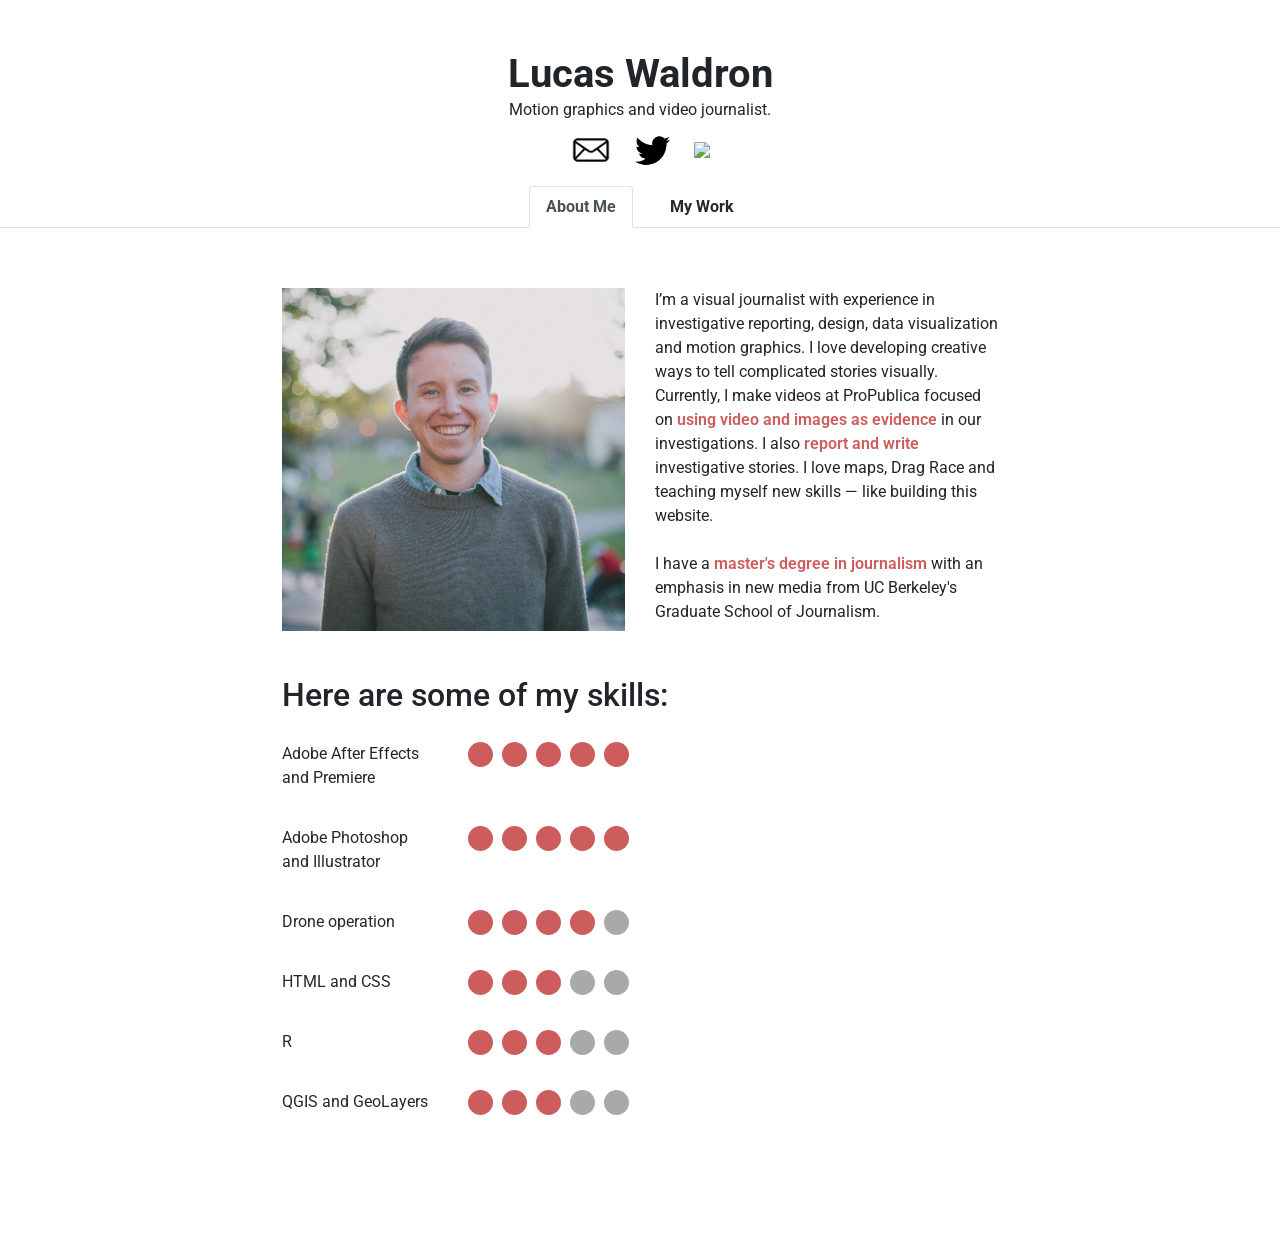
==== index.html @ 90cbad66 "Og image" ====
<!DOCTYPE html>
<html lang="en">
  <head>
    <!-- Required meta tags -->
    <meta charset="utf-8">
    <meta name="viewport" content="width=device-width, initial-scale=1, shrink-to-fit=no">
    <meta property="og:image" content="http://lucaswaldron.com/assets/headshot.png">

    <!-- Bootstrap CSS -->
      
    <link href="https://fonts.googleapis.com/css?family=Open+Sans:400,600,700,800" rel="stylesheet">
      <link href="https://fonts.googleapis.com/css?family=Roboto:300,400,500,700,900" rel="stylesheet">
      

    <link rel="stylesheet" href="https://maxcdn.bootstrapcdn.com/bootstrap/4.0.0/css/bootstrap.min.css" integrity="sha384-Gn5384xqQ1aoWXA+058RXPxPg6fy4IWvTNh0E263XmFcJlSAwiGgFAW/dAiS6JXm" crossorigin="anonymous">

    <title>Hi, I'm Lucas</title>
      
      
  </head>
    
    <style>
        
        @media (min-width: 200px) and (max-width: 767.98px) {
            .test { 
            padding-top: 20px}}
        
        body{
            background-color: white;
            font-family: "Roboto", sans-serif;
        }
        
        header{
            padding-top: 50px;
            padding-bottom: 50px;
        }
        
        .container-full{
            max-width: 1000px;
            padding: 50px;
        }
        .icon{
            
            margin-left: 10px;
            margin-right: 10px;
            
        }
    
        h1{
            font-weight: 700;
        }
    
        .text-subhead{
            font-size: 1em;
            line-height: 50%;
        }
    
    
        .nav{
            padding-top: 1em;
        }
        
        .nav > .nav-item > a{
            color: #272727;
            font-weight: 700;
            margin-left: 10px;
            margin-right: 10px;
        }
        
         .row{
            padding: 10px;
        }
        
        .body-link{
            color: indianred;
            font-weight: 600;
        }
        
        .heading-text{
            padding-top: 1em;
        }
        
        .dot-filled {
            height: 25px;
            width: 25px;
            background-color: indianred;
            border-radius: 50%;
            display: inline-block;
            margin-right: 5px
            }
        
        .dot-unfilled{
        
            height: 25px;
            width: 25px;
            background-color: darkgrey;
            border-radius: 50%;
            display: inline-block;
            margin-right: 5px
        }
    
        .skill{
            color: #272727;
            font-weight: 400;
            font-size: 1em;
        }
        
        .bottom{
            padding-bottom: 100px;
        }
     
    
    </style>
  
    
    
    
    
    <body>
      
        <header class="text-center">
            <h1>Lucas Waldron</h1>
             <p class="text-subhead">Motion graphics and video journalist.</p>
            <div class="container col-md-6 md-offset-3 text-center">
                    <a href="mailto:lucashwaldron@gmail.com"><img src="assets/email-icon.png" width="auto" height="40px" class="icon"></a>
                    <a href="https://twitter.com/lhwaldron" target="_blank"><img src="assets/twitter.png" width="auto" height="35px" class="icon"></a>
                    <a href="https://www.linkedin.com/in/lhwaldron/" target="_blank"><img src="assets/linkedin.png" width="auto" height="35px" class="icon"></a>

            </div>


            <ul class="nav nav-tabs justify-content-center">
                <li class="nav-item"><a class= "nav-link active" href="index.html">About Me</a></li>
                <li class="nav-item"><a class= "nav-link" href="my-work.html">My Work</a></li>
            </ul>
    </header>
    
    

    <div class="container center-block"> 
        
         <div class="row">
             
             <div class="col-xs-10 offset-xs-1 col-md-4 offset-md-2">
                        <div>
                            <img src="assets/headshot.png" class="img-fluid" alt="Responsive image">
                        </div>
                </div>
             
                
                    <div class="col-xs-10 offset-xs-1 col-md-5 col-lg-4">
                        <p align="left" class="test">I’m a visual journalist with experience in investigative reporting, design, data visualization and motion graphics. I love developing creative ways to tell complicated stories visually. Currently, I make videos at ProPublica focused on <a href= "https://www.youtube.com/playlist?list=PL8_lN8JGpWGwY-kGck6d-SdK3cQ2fwPnx" target="_blank" class="body-link">using video and images as evidence</a> in our investigations. I also <a href="https://www.propublica.org/article/deadnamed-transgender-black-women-murders-jacksonville-police-investigation" target="_blank" class="body-link">report and write</a> investigative stories. I love maps, Drag Race and teaching myself new skills — like building this website. <br><br>
                        I have a <a href="https://www.youtube.com/watch?v=rzqq3Z9tlo4" target="_blank" class="body-link">master's degree in journalism</a> with an emphasis in new media from UC Berkeley's Graduate School of Journalism.</p>
                    </div>
        
        </div>
    </div>
        
    <div class="container center-block heading-text"> 
        
         <div class="row">
                
                <div class="col-md-10 offset-md-2">
                        <h2 class="text-left">Here are some of my skills:</h2>
                 </div>
        
        </div>
    </div>
        
    <div class="container center-block">
        <div class="row">
            
            
            <div class ="col-xs-6 offset-xs-4 col-md-3 offset-md-2 col-lg-2">
                <p class="skill" align="left"> Adobe After Effects and Premiere</p>
              
            </div>
            
            
            <div align="left" class ="col-xs-10 offset-xs-1 col-md-4">
                <span class="dot-filled"></span>
                <span class="dot-filled"></span>
                <span class="dot-filled"></span>
                <span class="dot-filled"></span>
                <span class="dot-filled"></span>
            </div>
        

        </div>
       
    </div>
        
            
    <div class="container center-block">
        <div class="row">
            
            
            <div class ="col-xs-6 offset-xs-4 col-md-3 offset-md-2 col-lg-2">
                <p class="skill" align="left"> Adobe Photoshop and Illustrator</p>
              
            </div>
            
            
            <div align="left" class ="col-xs-10 offset-xs-1 col-md-4">
                <span class="dot-filled"></span>
                <span class="dot-filled"></span>
                <span class="dot-filled"></span>
                <span class="dot-filled"></span>
                <span class="dot-filled"></span>
            </div>
   
        </div>
        
    </div>
        
    <div class="container center-block">
        <div class="row">
            
            
            <div class ="col-xs-6 offset-xs-4 col-md-3 offset-md-2 col-lg-2">
                <p class="skill" align="left">Drone operation</p>
              
            </div>
            
            
            <div align="left" class ="col-xs-10 offset-xs-1 col-md-4">
                <span class="dot-filled"></span>
                <span class="dot-filled"></span>
                <span class="dot-filled"></span>
                <span class="dot-filled"></span>
                <span class="dot-unfilled"></span>
            </div>
   
        </div>
        
    </div>
    
        <div class="container center-block">
            <div class="row">


                <div class ="col-xs-6 offset-xs-4 col-md-3 offset-md-2 col-lg-2">
                    <p class="skill" align="left">HTML and CSS</p>

                </div>


                <div align="left" class ="col-xs-10 offset-xs-1 col-md-4">
                    <span class="dot-filled"></span>
                    <span class="dot-filled"></span>
                    <span class="dot-filled"></span>
                    <span class="dot-unfilled"></span>
                    <span class="dot-unfilled"></span>
                </div>

            </div>

        </div>   
        
        
    <div class="container center-block">
        <div class="row">
            
            
            <div class ="col-xs-6 offset-xs-4 col-md-3 offset-md-2 col-lg-2">
                <p class="skill" align="left">R</p>
              
            </div>
            
            
            <div align="left" class ="col-xs-10 offset-xs-1 col-md-4">
                <span class="dot-filled"></span>
                <span class="dot-filled"></span>
                <span class="dot-filled"></span>
                <span class="dot-unfilled"></span>
                <span class="dot-unfilled"></span>
            </div>
   
        </div>
        
    </div>
        
    <div class="container center-block bottom">
        <div class="row">
            
            
            <div class ="col-xs-6 offset-xs-4 col-md-3 offset-md-2 col-lg-2">
                <p class="skill" align="left">QGIS and GeoLayers</p>
              
            </div>
            
            
            <div align="left" class ="col-xs-10 offset-xs-1 col-md-4">
                <span class="dot-filled"></span>
                <span class="dot-filled"></span>
                <span class="dot-filled"></span>
                <span class="dot-unfilled"></span>
                <span class="dot-unfilled"></span>
            </div>
   
        </div>
        
    </div>

    
   
        
        
        
            <!---<div class="embed-responsive embed-responsive-16by9">
                <iframe class="embed-responsive-item" src="..."></iframe>
            </div> --!>
    </div>

    <!-- Optional JavaScript -->
    <!-- jQuery first, then Popper.js, then Bootstrap JS -->
    <script src="https://code.jquery.com/jquery-3.2.1.slim.min.js" integrity="sha384-KJ3o2DKtIkvYIK3UENzmM7KCkRr/rE9/Qpg6aAZGJwFDMVNA/GpGFF93hXpG5KkN" crossorigin="anonymous"></script>
    <script src="https://cdnjs.cloudflare.com/ajax/libs/popper.js/1.12.9/umd/popper.min.js" integrity="sha384-ApNbgh9B+Y1QKtv3Rn7W3mgPxhU9K/ScQsAP7hUibX39j7fakFPskvXusvfa0b4Q" crossorigin="anonymous"></script>
    <script src="https://maxcdn.bootstrapcdn.com/bootstrap/4.0.0/js/bootstrap.min.js" integrity="sha384-JZR6Spejh4U02d8jOt6vLEHfe/JQGiRRSQQxSfFWpi1MquVdAyjUar5+76PVCmYl" crossorigin="anonymous"></script>
  </body>
</html>
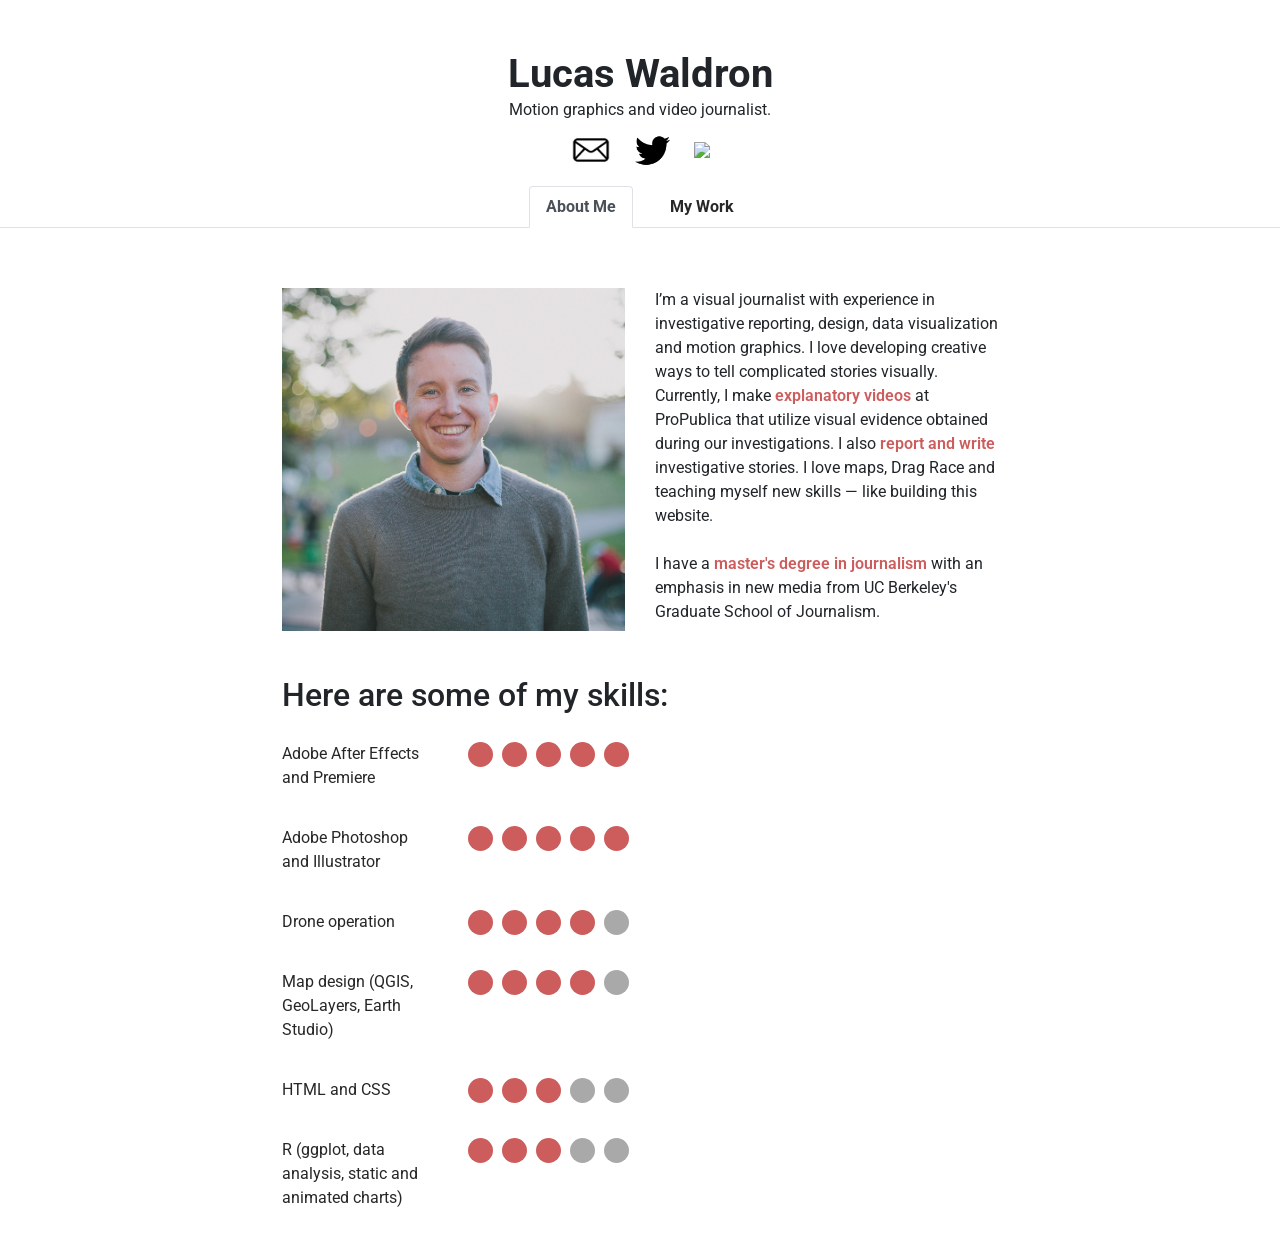
==== commit 89d70a11: "Updates" ====
--- a/index.html
+++ b/index.html
@@ -5,6 +5,7 @@
     <meta charset="utf-8">
     <meta name="viewport" content="width=device-width, initial-scale=1, shrink-to-fit=no">
     <meta property="og:image" content="http://lucaswaldron.com/assets/headshot.png">
+    <meta property="og:description" content="I’m a visual journalist with experience in investigative reporting, design, data visualization and motion graphics. I love developing creative ways to tell complicated stories visually.">
 
     <!-- Bootstrap CSS -->
       
@@ -149,7 +150,7 @@
              
                 
                     <div class="col-xs-10 offset-xs-1 col-md-5 col-lg-4">
-                        <p align="left" class="test">I’m a visual journalist with experience in investigative reporting, design, data visualization and motion graphics. I love developing creative ways to tell complicated stories visually. Currently, I make videos at ProPublica focused on <a href= "https://www.youtube.com/playlist?list=PL8_lN8JGpWGwY-kGck6d-SdK3cQ2fwPnx" target="_blank" class="body-link">using video and images as evidence</a> in our investigations. I also <a href="https://www.propublica.org/article/deadnamed-transgender-black-women-murders-jacksonville-police-investigation" target="_blank" class="body-link">report and write</a> investigative stories. I love maps, Drag Race and teaching myself new skills — like building this website. <br><br>
+                        <p align="left" class="test">I’m a visual journalist with experience in investigative reporting, design, data visualization and motion graphics. I love developing creative ways to tell complicated stories visually. Currently, I make <a href="https://www.youtube.com/playlist?list=PL8_lN8JGpWGzAcVkWR-5afP_vfLZcq5pD" target="_blank" class="body-link">explanatory videos</a> at ProPublica that utilize visual evidence obtained during our investigations. I also <a href="https://www.propublica.org/people/lucas-waldron" target="_blank" class="body-link">report and write</a> investigative stories. I love maps, Drag Race and teaching myself new skills — like building this website. <br><br>
                         I have a <a href="https://www.youtube.com/watch?v=rzqq3Z9tlo4" target="_blank" class="body-link">master's degree in journalism</a> with an emphasis in new media from UC Berkeley's Graduate School of Journalism.</p>
                     </div>
         
@@ -219,6 +220,28 @@
             
             <div class ="col-xs-6 offset-xs-4 col-md-3 offset-md-2 col-lg-2">
                 <p class="skill" align="left">Drone operation</p>
+              
+            </div>
+            
+            
+            <div align="left" class ="col-xs-10 offset-xs-1 col-md-4">
+                <span class="dot-filled"></span>
+                <span class="dot-filled"></span>
+                <span class="dot-filled"></span>
+                <span class="dot-filled"></span>
+                <span class="dot-unfilled"></span>
+            </div>
+   
+        </div>
+        
+    </div>
+    
+         <div class="container center-block">
+        <div class="row">
+            
+            
+            <div class ="col-xs-6 offset-xs-4 col-md-3 offset-md-2 col-lg-2">
+                <p class="skill" align="left">Map design (QGIS, GeoLayers, Earth Studio)</p>
               
             </div>
             
@@ -263,7 +286,7 @@
             
             
             <div class ="col-xs-6 offset-xs-4 col-md-3 offset-md-2 col-lg-2">
-                <p class="skill" align="left">R</p>
+                <p class="skill" align="left">R (ggplot, data analysis, static and animated charts)</p>
               
             </div>
             
@@ -280,27 +303,7 @@
         
     </div>
         
-    <div class="container center-block bottom">
-        <div class="row">
-            
-            
-            <div class ="col-xs-6 offset-xs-4 col-md-3 offset-md-2 col-lg-2">
-                <p class="skill" align="left">QGIS and GeoLayers</p>
-              
-            </div>
-            
-            
-            <div align="left" class ="col-xs-10 offset-xs-1 col-md-4">
-                <span class="dot-filled"></span>
-                <span class="dot-filled"></span>
-                <span class="dot-filled"></span>
-                <span class="dot-unfilled"></span>
-                <span class="dot-unfilled"></span>
-            </div>
-   
-        </div>
-        
-    </div>
+
 
     
    
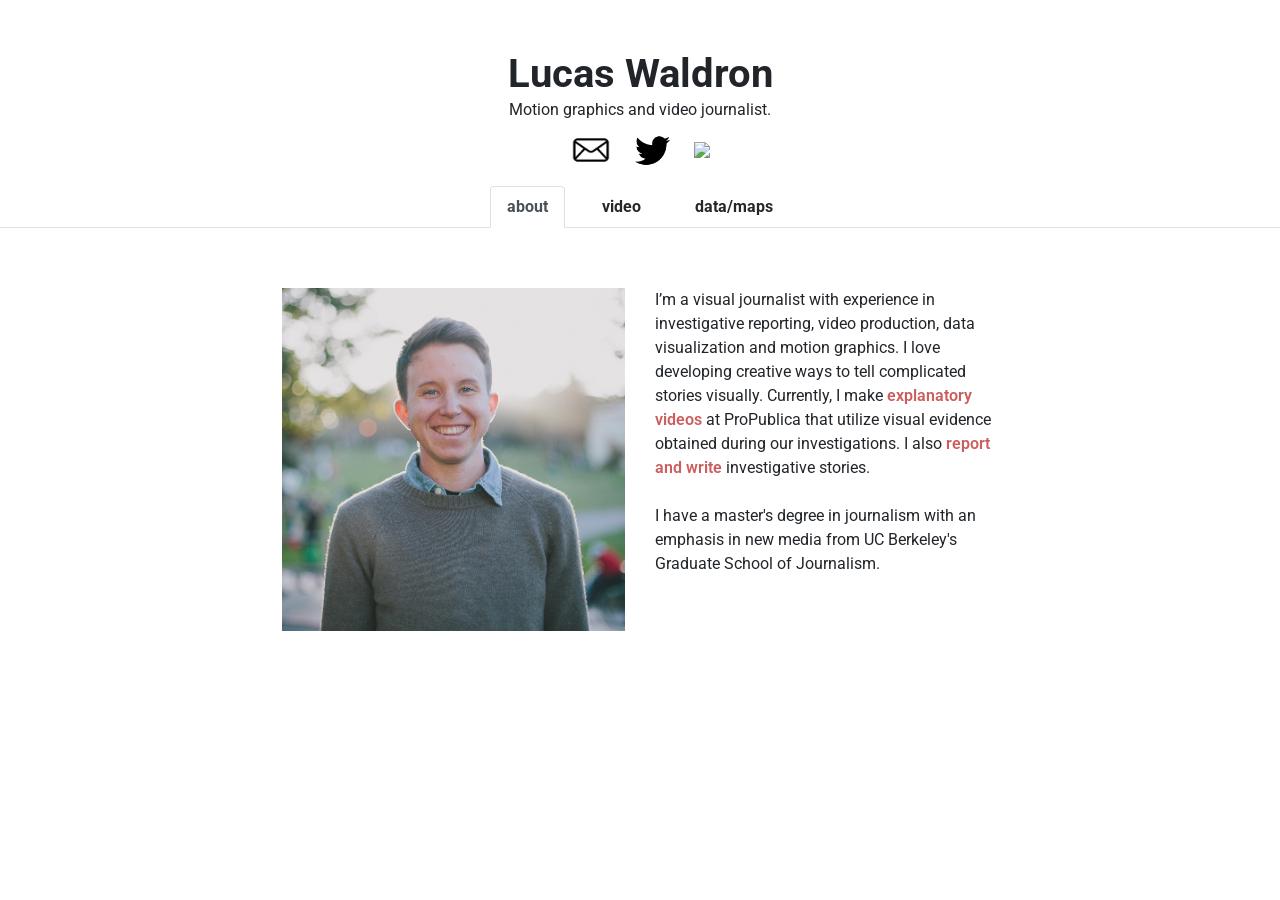
==== commit fbfff714: "updates" ====
--- a/index.html
+++ b/index.html
@@ -4,7 +4,7 @@
     <!-- Required meta tags -->
     <meta charset="utf-8">
     <meta name="viewport" content="width=device-width, initial-scale=1, shrink-to-fit=no">
-    <meta property="og:image" content="http://lucaswaldron.com/assets/headshot.png">
+    <meta property="og:image" content="assets/headshot.png">
     <meta property="og:description" content="I’m a visual journalist with experience in investigative reporting, design, data visualization and motion graphics. I love developing creative ways to tell complicated stories visually.">
 
     <!-- Bootstrap CSS -->
@@ -67,6 +67,8 @@
             margin-left: 10px;
             margin-right: 10px;
         }
+        
+    
         
          .row{
             padding: 10px;
@@ -131,8 +133,9 @@
 
 
             <ul class="nav nav-tabs justify-content-center">
-                <li class="nav-item"><a class= "nav-link active" href="index.html">About Me</a></li>
-                <li class="nav-item"><a class= "nav-link" href="my-work.html">My Work</a></li>
+                <li class="nav-item"><a class= "nav-link active" href="index.html">about</a></li>
+                <li class="nav-item"><a class= "nav-link" href="video-motion.html">video</a></li>
+                <li class="nav-item"><a class= "nav-link" href="data.html">data/maps</a></li>
             </ul>
     </header>
     
@@ -150,158 +153,23 @@
              
                 
                     <div class="col-xs-10 offset-xs-1 col-md-5 col-lg-4">
-                        <p align="left" class="test">I’m a visual journalist with experience in investigative reporting, design, data visualization and motion graphics. I love developing creative ways to tell complicated stories visually. Currently, I make <a href="https://www.youtube.com/playlist?list=PL8_lN8JGpWGzAcVkWR-5afP_vfLZcq5pD" target="_blank" class="body-link">explanatory videos</a> at ProPublica that utilize visual evidence obtained during our investigations. I also <a href="https://www.propublica.org/people/lucas-waldron" target="_blank" class="body-link">report and write</a> investigative stories. I love maps, Drag Race and teaching myself new skills — like building this website. <br><br>
-                        I have a <a href="https://www.youtube.com/watch?v=rzqq3Z9tlo4" target="_blank" class="body-link">master's degree in journalism</a> with an emphasis in new media from UC Berkeley's Graduate School of Journalism.</p>
+                        <p align="left" class="test">I’m a visual journalist with experience in investigative reporting, video production, data visualization and motion graphics. I love developing creative ways to tell complicated stories visually. Currently, I make <a href="https://www.youtube.com/playlist?list=PL8_lN8JGpWGzAcVkWR-5afP_vfLZcq5pD" target="_blank" class="body-link">explanatory videos</a> at ProPublica that utilize visual evidence obtained during our investigations. I also <a href="https://www.propublica.org/people/lucas-waldron" target="_blank" class="body-link">report and write</a> investigative stories. <br><br>
+                        I have a master's degree in journalism with an emphasis in new media from UC Berkeley's Graduate School of Journalism. </p>
+                        
+                    
+                        
+                        
                     </div>
         
-        </div>
+            </div>
     </div>
+    
+<div class="bottom"></div>
         
-    <div class="container center-block heading-text"> 
-        
-         <div class="row">
-                
-                <div class="col-md-10 offset-md-2">
-                        <h2 class="text-left">Here are some of my skills:</h2>
-                 </div>
-        
-        </div>
-    </div>
-        
-    <div class="container center-block">
-        <div class="row">
-            
-            
-            <div class ="col-xs-6 offset-xs-4 col-md-3 offset-md-2 col-lg-2">
-                <p class="skill" align="left"> Adobe After Effects and Premiere</p>
-              
-            </div>
-            
-            
-            <div align="left" class ="col-xs-10 offset-xs-1 col-md-4">
-                <span class="dot-filled"></span>
-                <span class="dot-filled"></span>
-                <span class="dot-filled"></span>
-                <span class="dot-filled"></span>
-                <span class="dot-filled"></span>
-            </div>
+    
         
 
-        </div>
-       
-    </div>
-        
-            
-    <div class="container center-block">
-        <div class="row">
-            
-            
-            <div class ="col-xs-6 offset-xs-4 col-md-3 offset-md-2 col-lg-2">
-                <p class="skill" align="left"> Adobe Photoshop and Illustrator</p>
-              
-            </div>
-            
-            
-            <div align="left" class ="col-xs-10 offset-xs-1 col-md-4">
-                <span class="dot-filled"></span>
-                <span class="dot-filled"></span>
-                <span class="dot-filled"></span>
-                <span class="dot-filled"></span>
-                <span class="dot-filled"></span>
-            </div>
-   
-        </div>
-        
-    </div>
-        
-    <div class="container center-block">
-        <div class="row">
-            
-            
-            <div class ="col-xs-6 offset-xs-4 col-md-3 offset-md-2 col-lg-2">
-                <p class="skill" align="left">Drone operation</p>
-              
-            </div>
-            
-            
-            <div align="left" class ="col-xs-10 offset-xs-1 col-md-4">
-                <span class="dot-filled"></span>
-                <span class="dot-filled"></span>
-                <span class="dot-filled"></span>
-                <span class="dot-filled"></span>
-                <span class="dot-unfilled"></span>
-            </div>
-   
-        </div>
-        
-    </div>
     
-         <div class="container center-block">
-        <div class="row">
-            
-            
-            <div class ="col-xs-6 offset-xs-4 col-md-3 offset-md-2 col-lg-2">
-                <p class="skill" align="left">Map design (QGIS, GeoLayers, Earth Studio)</p>
-              
-            </div>
-            
-            
-            <div align="left" class ="col-xs-10 offset-xs-1 col-md-4">
-                <span class="dot-filled"></span>
-                <span class="dot-filled"></span>
-                <span class="dot-filled"></span>
-                <span class="dot-filled"></span>
-                <span class="dot-unfilled"></span>
-            </div>
-   
-        </div>
-        
-    </div>
-    
-        <div class="container center-block">
-            <div class="row">
-
-
-                <div class ="col-xs-6 offset-xs-4 col-md-3 offset-md-2 col-lg-2">
-                    <p class="skill" align="left">HTML and CSS</p>
-
-                </div>
-
-
-                <div align="left" class ="col-xs-10 offset-xs-1 col-md-4">
-                    <span class="dot-filled"></span>
-                    <span class="dot-filled"></span>
-                    <span class="dot-filled"></span>
-                    <span class="dot-unfilled"></span>
-                    <span class="dot-unfilled"></span>
-                </div>
-
-            </div>
-
-        </div>   
-        
-        
-    <div class="container center-block">
-        <div class="row">
-            
-            
-            <div class ="col-xs-6 offset-xs-4 col-md-3 offset-md-2 col-lg-2">
-                <p class="skill" align="left">R (ggplot, data analysis, static and animated charts)</p>
-              
-            </div>
-            
-            
-            <div align="left" class ="col-xs-10 offset-xs-1 col-md-4">
-                <span class="dot-filled"></span>
-                <span class="dot-filled"></span>
-                <span class="dot-filled"></span>
-                <span class="dot-unfilled"></span>
-                <span class="dot-unfilled"></span>
-            </div>
-   
-        </div>
-        
-    </div>
         
 
 
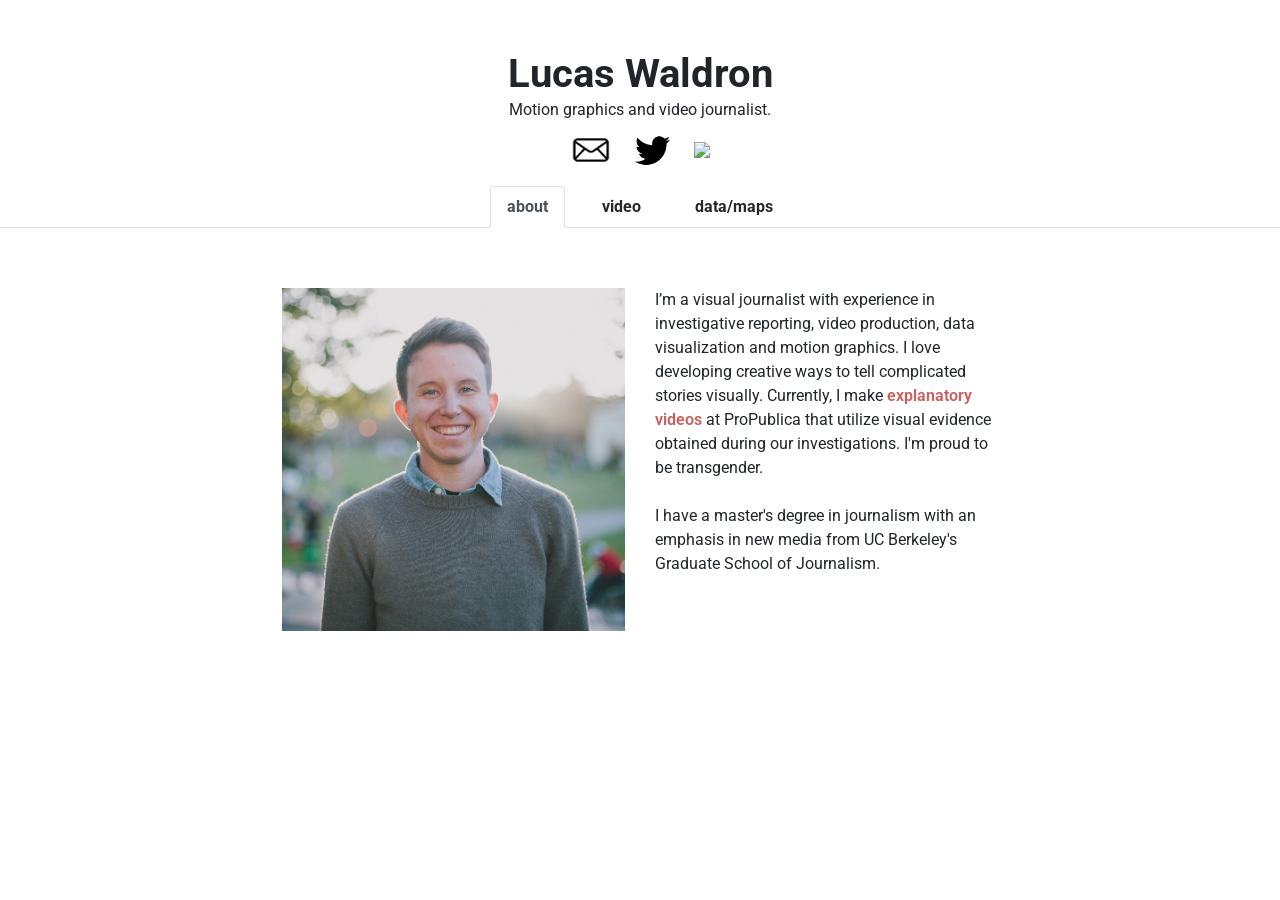
==== commit 233adccb: "New updates" ====
--- a/index.html
+++ b/index.html
@@ -153,7 +153,7 @@
              
                 
                     <div class="col-xs-10 offset-xs-1 col-md-5 col-lg-4">
-                        <p align="left" class="test">I’m a visual journalist with experience in investigative reporting, video production, data visualization and motion graphics. I love developing creative ways to tell complicated stories visually. Currently, I make <a href="https://www.youtube.com/playlist?list=PL8_lN8JGpWGzAcVkWR-5afP_vfLZcq5pD" target="_blank" class="body-link">explanatory videos</a> at ProPublica that utilize visual evidence obtained during our investigations. I also <a href="https://www.propublica.org/people/lucas-waldron" target="_blank" class="body-link">report and write</a> investigative stories. <br><br>
+                        <p align="left" class="test">I’m a visual journalist with experience in investigative reporting, video production, data visualization and motion graphics. I love developing creative ways to tell complicated stories visually. Currently, I make <a href="https://www.youtube.com/playlist?list=PL8_lN8JGpWGzAcVkWR-5afP_vfLZcq5pD" target="_blank" class="body-link">explanatory videos</a> at ProPublica that utilize visual evidence obtained during our investigations. I'm proud to be transgender. <br><br>
                         I have a master's degree in journalism with an emphasis in new media from UC Berkeley's Graduate School of Journalism. </p>
                         
                     
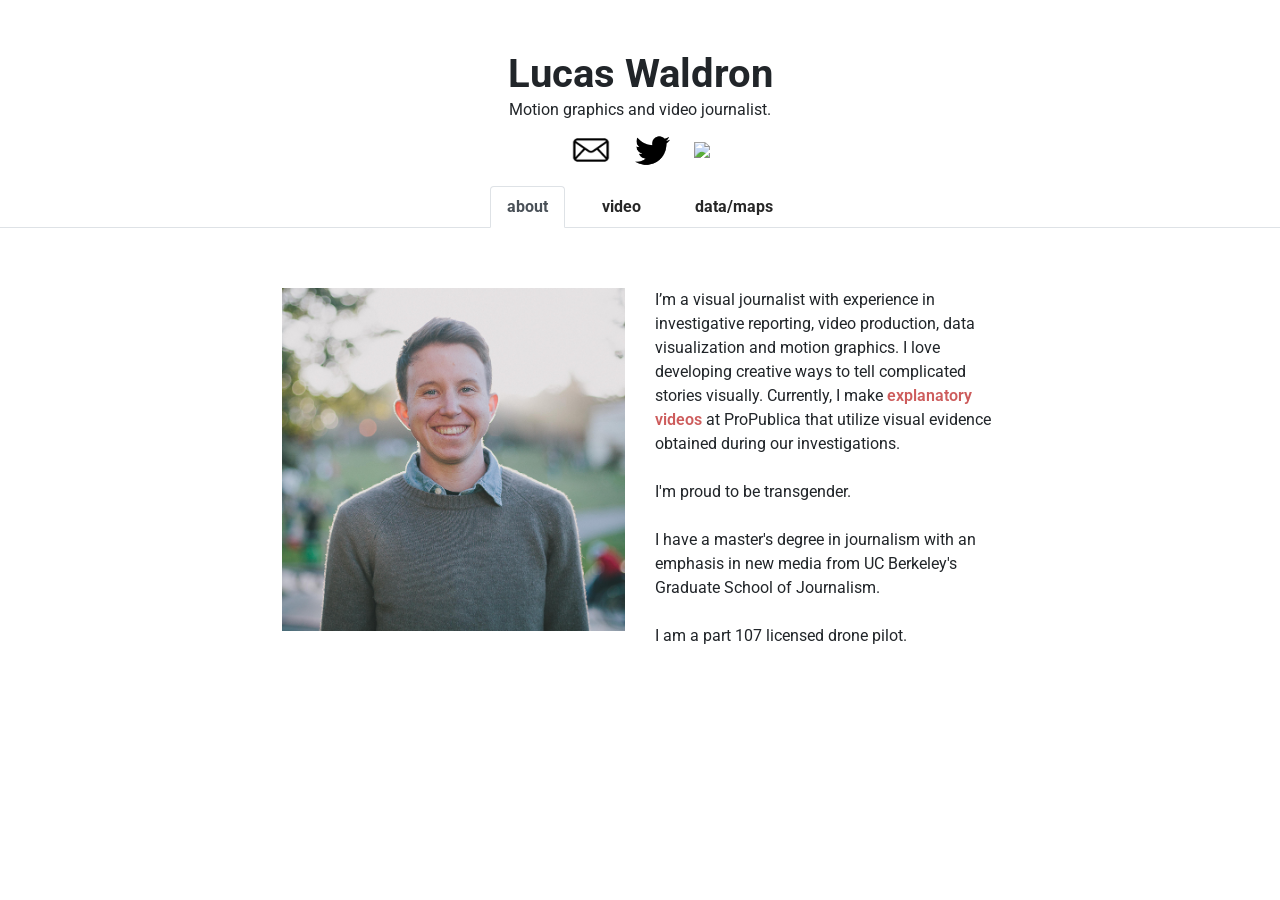
==== commit 07113f29: "Updates 11-25" ====
--- a/index.html
+++ b/index.html
@@ -153,8 +153,8 @@
              
                 
                     <div class="col-xs-10 offset-xs-1 col-md-5 col-lg-4">
-                        <p align="left" class="test">I’m a visual journalist with experience in investigative reporting, video production, data visualization and motion graphics. I love developing creative ways to tell complicated stories visually. Currently, I make <a href="https://www.youtube.com/playlist?list=PL8_lN8JGpWGzAcVkWR-5afP_vfLZcq5pD" target="_blank" class="body-link">explanatory videos</a> at ProPublica that utilize visual evidence obtained during our investigations. I'm proud to be transgender. <br><br>
-                        I have a master's degree in journalism with an emphasis in new media from UC Berkeley's Graduate School of Journalism. </p>
+                        <p align="left" class="test">I’m a visual journalist with experience in investigative reporting, video production, data visualization and motion graphics. I love developing creative ways to tell complicated stories visually. Currently, I make <a href="https://www.youtube.com/playlist?list=PL8_lN8JGpWGzAcVkWR-5afP_vfLZcq5pD" target="_blank" class="body-link">explanatory videos</a> at ProPublica that utilize visual evidence obtained during our investigations. <br><br>I'm proud to be transgender. <br><br>
+                        I have a master's degree in journalism with an emphasis in new media from UC Berkeley's Graduate School of Journalism. <br><br>I am a part 107 licensed drone pilot.</p>
                         
                     
                         
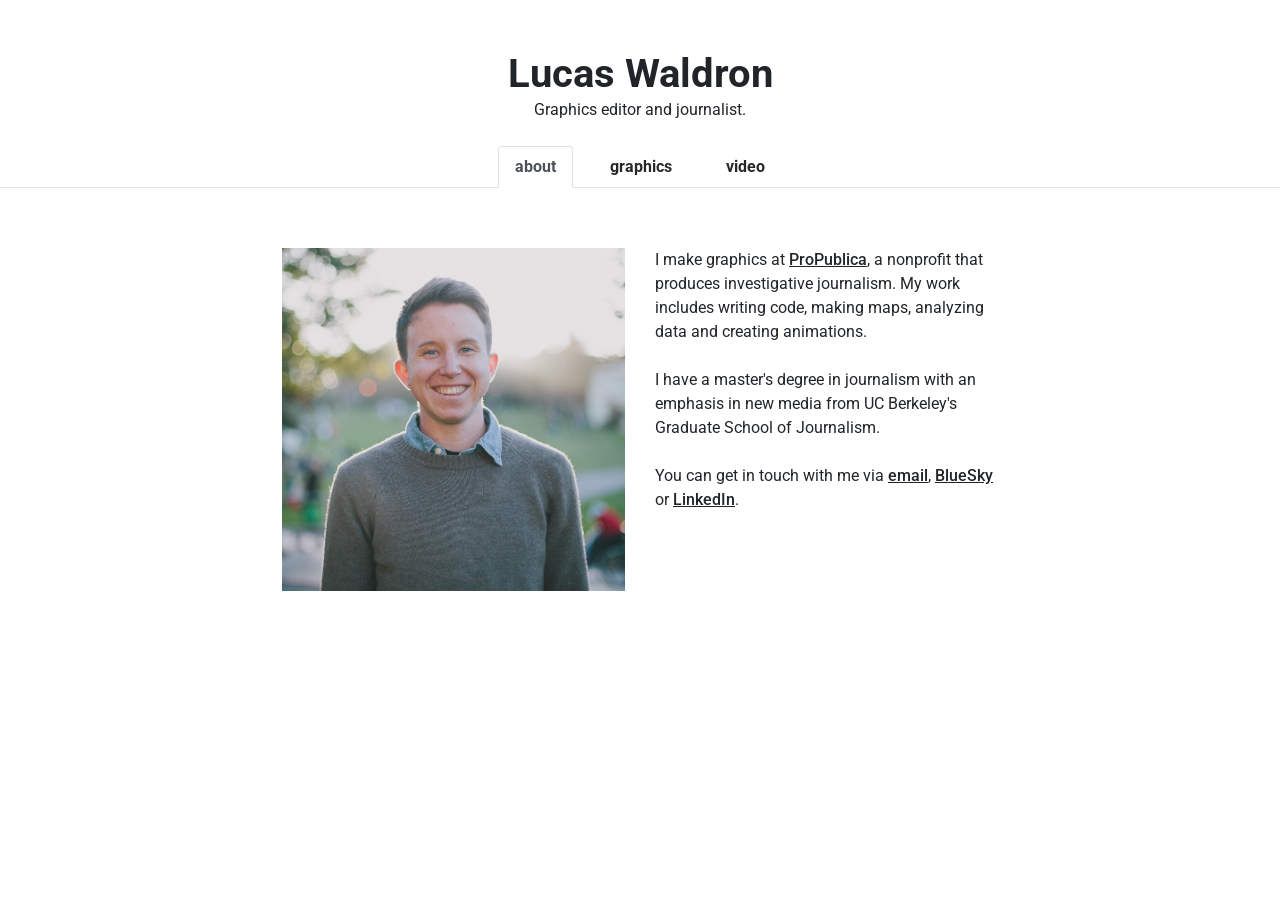
==== commit b34b8dd6: "update all pages" ====
--- a/index.html
+++ b/index.html
@@ -1,7 +1,6 @@
 <!DOCTYPE html>
 <html lang="en">
   <head>
-    <!-- Required meta tags -->
     <meta charset="utf-8">
     <meta name="viewport" content="width=device-width, initial-scale=1, shrink-to-fit=no">
     <meta property="og:image" content="assets/headshot.png">
@@ -14,147 +13,42 @@
       
 
     <link rel="stylesheet" href="https://maxcdn.bootstrapcdn.com/bootstrap/4.0.0/css/bootstrap.min.css" integrity="sha384-Gn5384xqQ1aoWXA+058RXPxPg6fy4IWvTNh0E263XmFcJlSAwiGgFAW/dAiS6JXm" crossorigin="anonymous">
-
+    <link rel="stylesheet" href="css/portfolio.css">
     <title>Hi, I'm Lucas</title>
       
       
   </head>
     
-    <style>
-        
-        @media (min-width: 200px) and (max-width: 767.98px) {
-            .test { 
-            padding-top: 20px}}
-        
-        body{
-            background-color: white;
-            font-family: "Roboto", sans-serif;
-        }
-        
-        header{
-            padding-top: 50px;
-            padding-bottom: 50px;
-        }
-        
-        .container-full{
-            max-width: 1000px;
-            padding: 50px;
-        }
-        .icon{
-            
-            margin-left: 10px;
-            margin-right: 10px;
-            
-        }
-    
-        h1{
-            font-weight: 700;
-        }
-    
-        .text-subhead{
-            font-size: 1em;
-            line-height: 50%;
-        }
-    
-    
-        .nav{
-            padding-top: 1em;
-        }
-        
-        .nav > .nav-item > a{
-            color: #272727;
-            font-weight: 700;
-            margin-left: 10px;
-            margin-right: 10px;
-        }
-        
-    
-        
-         .row{
-            padding: 10px;
-        }
-        
-        .body-link{
-            color: indianred;
-            font-weight: 600;
-        }
-        
-        .heading-text{
-            padding-top: 1em;
-        }
-        
-        .dot-filled {
-            height: 25px;
-            width: 25px;
-            background-color: indianred;
-            border-radius: 50%;
-            display: inline-block;
-            margin-right: 5px
-            }
-        
-        .dot-unfilled{
-        
-            height: 25px;
-            width: 25px;
-            background-color: darkgrey;
-            border-radius: 50%;
-            display: inline-block;
-            margin-right: 5px
-        }
-    
-        .skill{
-            color: #272727;
-            font-weight: 400;
-            font-size: 1em;
-        }
-        
-        .bottom{
-            padding-bottom: 100px;
-        }
-     
-    
-    </style>
-  
-    
-    
-    
-    
     <body>
       
         <header class="text-center">
             <h1>Lucas Waldron</h1>
-             <p class="text-subhead">Motion graphics and video journalist.</p>
-            <div class="container col-md-6 md-offset-3 text-center">
-                    <a href="mailto:lucashwaldron@gmail.com"><img src="assets/email-icon.png" width="auto" height="40px" class="icon"></a>
-                    <a href="https://twitter.com/lhwaldron" target="_blank"><img src="assets/twitter.png" width="auto" height="35px" class="icon"></a>
-                    <a href="https://www.linkedin.com/in/lhwaldron/" target="_blank"><img src="assets/linkedin.png" width="auto" height="35px" class="icon"></a>
-
-            </div>
+             <p class="text-subhead">Graphics editor and journalist.</p>
 
 
             <ul class="nav nav-tabs justify-content-center">
                 <li class="nav-item"><a class= "nav-link active" href="index.html">about</a></li>
+                <li class="nav-item"><a class= "nav-link" href="graphics.html">graphics</a></li>
                 <li class="nav-item"><a class= "nav-link" href="video-motion.html">video</a></li>
-                <li class="nav-item"><a class= "nav-link" href="data.html">data/maps</a></li>
             </ul>
     </header>
     
     
 
-    <div class="container center-block"> 
+    <div class="container center-block about-page"> 
         
          <div class="row">
              
              <div class="col-xs-10 offset-xs-1 col-md-4 offset-md-2">
                         <div>
-                            <img src="assets/headshot.png" class="img-fluid" alt="Responsive image">
+                            <img src="assets/headshot.png" class="img-fluid" alt="">
                         </div>
                 </div>
              
                 
                     <div class="col-xs-10 offset-xs-1 col-md-5 col-lg-4">
-                        <p align="left" class="test">I’m a visual journalist with experience in investigative reporting, video production, data visualization and motion graphics. I love developing creative ways to tell complicated stories visually. Currently, I make <a href="https://www.youtube.com/playlist?list=PL8_lN8JGpWGzAcVkWR-5afP_vfLZcq5pD" target="_blank" class="body-link">explanatory videos</a> at ProPublica that utilize visual evidence obtained during our investigations. <br><br>I'm proud to be transgender. <br><br>
-                        I have a master's degree in journalism with an emphasis in new media from UC Berkeley's Graduate School of Journalism. <br><br>I am a part 107 licensed drone pilot.</p>
+                        <p class="mobile-spacing">I make graphics at <a class="body-link" href="https://www.propublica.org/people/lucas-waldron">ProPublica</a>, a nonprofit that produces investigative journalism. My work includes writing code, making maps, analyzing data and creating animations.<br><br>
+                        I have a master's degree in journalism with an emphasis in new media from UC Berkeley's Graduate School of Journalism.<br><br>You can get in touch with me via <a href="mailto:lucashwaldron@gmail.com">email</a>,  <a href="https://bsky.app/profile/lucaswaldron.bsky.social" target="_blank">BlueSky</a> or <a href="https://www.linkedin.com/in/lhwaldron/" target="_blank">LinkedIn</a>.</p>
                         
                     
                         
@@ -166,22 +60,6 @@
     
 <div class="bottom"></div>
         
-    
-        
-
-    
-        
-
-
-    
-   
-        
-        
-        
-            <!---<div class="embed-responsive embed-responsive-16by9">
-                <iframe class="embed-responsive-item" src="..."></iframe>
-            </div> --!>
-    </div>
 
     <!-- Optional JavaScript -->
     <!-- jQuery first, then Popper.js, then Bootstrap JS -->
--- a/css/portfolio.css
+++ b/css/portfolio.css
@@ -0,0 +1,211 @@
+@media (max-width: 767.98px) {
+    .mobile-spacing { 
+        padding-top: 20px;
+        }
+    }
+
+body{
+    background-color: white;
+    font-family: "Roboto", sans-serif;
+}
+
+header{
+    padding-top: 50px;
+    padding-bottom: 50px;
+}
+
+.container-full{
+    max-width: 1000px;
+    padding: 50px;
+}
+.icon{
+    
+    margin-left: 10px;
+    margin-right: 10px;
+    
+}
+
+h1{
+    font-weight: 700;
+}
+
+.text-subhead{
+    font-size: 1em;
+    line-height: 50%;
+}
+
+
+.nav{
+    padding-top: 1em;
+}
+
+.nav > .nav-item > a{
+    color: #272727;
+    font-weight: 700;
+    margin-left: 10px;
+    margin-right: 10px;
+}
+
+ .row{
+    padding: 10px;
+}
+
+.about-page a {
+    font-weight: 500;
+    color: inherit;
+    text-decoration: underline;
+
+}
+
+.projects-page a {
+    font-weight: 500;
+    color: inherit;
+    text-decoration: underline;
+}
+
+.heading-text{
+    padding-top: 1em;
+}
+
+/* NEW CSS FOR PROJECTS */
+
+.project {
+    margin-bottom: 50px;
+}
+
+
+.project__wide {
+    display: flex;
+    flex-direction: column;
+    width: 100%;
+    max-width: 800px;
+    margin-left: auto;
+    margin-right: auto;
+}
+
+.project__wide .content-container video {
+    width: 100%;
+    height: auto;
+
+}
+
+.project__wide .content-container img {
+    width: 100%;
+    height: auto;
+}
+
+.project__wide .content-container .iframe-container {
+    width: 100%;
+    height: auto;
+}
+
+.project__medium {
+    display: flex;
+    width: 100%;
+    max-width: 550px;
+    flex-direction: column;
+    margin-left: auto;
+    margin-right: auto;
+}
+
+.project__medium .content-container img {
+    width: 100%;
+    height: auto;
+    
+}
+
+.project__half {
+    display: flex;
+    width: 100%;
+    max-width: 800px;
+    margin-left: auto;
+    margin-right: auto;
+    flex-wrap: wrap;
+}
+
+.project__half .flex-item {
+    flex: 1 1 50%;
+    box-sizing: border-box;
+    display: flex; /* Use flexbox for the box itself */
+    flex-direction: column; /* Align items vertically */
+    justify-content: center;
+}
+
+.project__half.project__half-extension .flex-item:nth-of-type(1) {
+    flex: 1 1 60%;
+}
+
+.project__half.project__half-extension .flex-item:nth-of-type(2) {
+    flex: 1 1 40%;
+}
+
+.project__half .flex-item:nth-of-type(2) {
+    padding-left: 20px;
+}
+
+.project__half .flex-item video, .project__half .flex-item img {
+    display: block;
+    max-width: 100%;
+    height: auto;
+    /* margin: 0 auto; */
+}
+
+
+.project .mobile-content {
+    display: none;
+}
+
+.project-description { 
+    font-size: 13px;
+    max-width: 800px;
+    margin-top: 10px;
+    margin-bottom: 10px;
+}
+
+.video-page {
+    margin-bottom: 50px;
+}
+
+/* MOBILE */
+
+@media screen and (max-width: 748px) {
+    .project .desktop-content {
+        display: none;
+    }
+
+    .project .mobile-content {
+        display: block;
+    }
+
+    .project__half .flex-item {
+        flex: 1 1 100%; 
+    }
+
+    .project__half .flex-item:nth-of-type(2) {
+        padding-left: 0px;
+    }
+}
+
+/* projct labels TBD */
+
+.project-labels {
+    display: inline-block;
+    color: rgb(32, 32, 32);
+    margin-bottom: 10px;
+}
+
+.project-labels > * {
+    margin-right: 5px;
+}
+
+.project-labels__map {
+    background-color: rgb(102, 192, 136);
+    padding: 2px 4px 3px 4px;
+    border-radius: 2px;
+}
+
+.project-labels__dataviz {
+    background-color: rgb(227, 164, 87);
+    padding: 2px 4px 3px 4px;
+    border-radius: 2px;
+}
